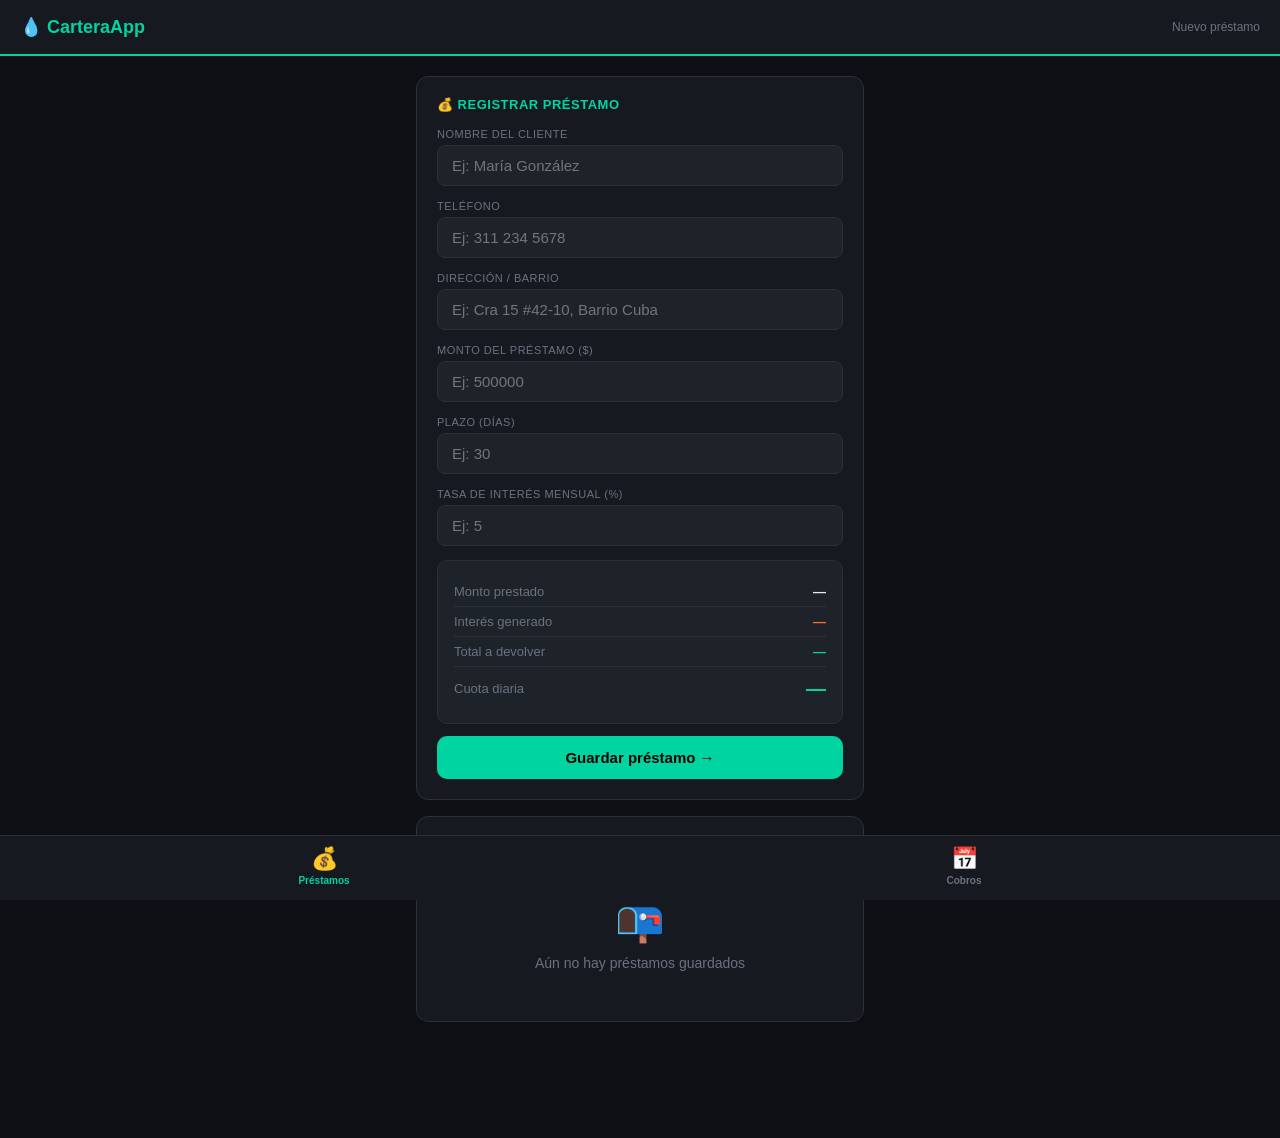
==== index.html @ 5e3b4dd6 "Add files via upload" ====
<!DOCTYPE html>
<html lang="es">
<head>
  <meta charset="UTF-8">
  <meta name="viewport" content="width=device-width, initial-scale=1.0">
  <title>CarteraApp – Nuevo Préstamo</title>

  <!-- Conectamos el archivo CSS externo -->
  <link rel="stylesheet" href="style.css">
  <link rel="manifest" href="manifest.json">
<meta name="theme-color" content="#00d4a0">
</head>

<body>

  <!-- ENCABEZADO -->
  <div class="header">
    <h1>💧 CarteraApp</h1>
    <span class="header-sub">Nuevo préstamo</span>
  </div>

  <div class="container">

    <!-- FORMULARIO -->
    <div class="card">
      <h2>💰 Registrar préstamo</h2>

      <div class="campo">
        <label>Nombre del cliente</label>
        <input type="text" id="nombreCliente" placeholder="Ej: María González">
      </div>

      <div class="campo">
        <label>Teléfono</label>
        <input type="tel" id="telefono" placeholder="Ej: 311 234 5678">
      </div>

      <div class="campo">
        <label>Dirección / Barrio</label>
        <input type="text" id="direccion" placeholder="Ej: Cra 15 #42-10, Barrio Cuba">
      </div>

      <div class="campo">
        <label>Monto del préstamo ($)</label>
        <input type="number" id="monto" placeholder="Ej: 500000" oninput="calcular()">
      </div>

      <div class="campo">
        <label>Plazo (días)</label>
        <input type="number" id="plazo" placeholder="Ej: 30" oninput="calcular()">
      </div>

      <div class="campo">
        <label>Tasa de interés mensual (%)</label>
        <input type="number" id="tasa" placeholder="Ej: 5" oninput="calcular()">
      </div>

      <!-- CALCULADORA -->
      <div class="resultado-box">
        <div class="resultado-fila">
          <span class="etiqueta">Monto prestado</span>
          <span class="valor" id="r-monto">—</span>
        </div>
        <div class="resultado-fila">
          <span class="etiqueta">Interés generado</span>
          <span class="valor naranja" id="r-interes">—</span>
        </div>
        <div class="resultado-fila">
          <span class="etiqueta">Total a devolver</span>
          <span class="valor verde" id="r-total">—</span>
        </div>
        <div class="resultado-fila">
          <span class="etiqueta">Cuota diaria</span>
          <span class="valor grande" id="r-cuota">—</span>
        </div>
      </div>

      <button class="btn btn-verde" onclick="guardarPrestamo()">
        Guardar préstamo →
      </button>

      <div class="mensaje mensaje-exito" id="mensajeExito">
        ✅ ¡Préstamo guardado correctamente!
      </div>
    </div>

    <!-- LISTA DE PRÉSTAMOS -->
    <div class="card">
      <h2>📋 Préstamos registrados</h2>
      <div id="listaPrestamos">
        <div class="vacio">
          <div class="vacio-icono">📭</div>
          Aún no hay préstamos guardados
        </div>
      </div>
    </div>

  </div>

  <!-- MENÚ INFERIOR DE NAVEGACIÓN -->
  <nav class="menu-inferior">
    <a href="index.html" class="menu-item activo">
      <span class="icono">💰</span>
      Préstamos
    </a>
    <a href="cobros.html" class="menu-item">
      <span class="icono">📅</span>
      Cobros
    </a>
  </nav>

  <script>
    function calcular() {
      var monto = parseFloat(document.getElementById('monto').value) || 0;
      var plazo = parseFloat(document.getElementById('plazo').value) || 0;
      var tasa  = parseFloat(document.getElementById('tasa').value)  || 0;

      var interes = monto * (tasa / 100);
      var total   = monto + interes;
      var cuota   = plazo > 0 ? total / plazo : 0;

      document.getElementById('r-monto').textContent   = formatoPeso(monto);
      document.getElementById('r-interes').textContent = formatoPeso(interes);
      document.getElementById('r-total').textContent   = formatoPeso(total);
      document.getElementById('r-cuota').textContent   = formatoPeso(cuota);
    }

    function formatoPeso(numero) {
      if (numero === 0) return '—';
      return '$' + Math.round(numero).toLocaleString('es-CO');
    }

    function guardarPrestamo() {
      var nombre    = document.getElementById('nombreCliente').value.trim();
      var tel       = document.getElementById('telefono').value.trim();
      var direccion = document.getElementById('direccion').value.trim();
      var monto     = parseFloat(document.getElementById('monto').value) || 0;
      var plazo     = parseFloat(document.getElementById('plazo').value) || 0;
      var tasa      = parseFloat(document.getElementById('tasa').value)  || 0;

      if (nombre === '') { alert('Escribe el nombre del cliente.'); return; }
      if (monto <= 0 || plazo <= 0 || tasa <= 0) { alert('Completa monto, plazo y tasa.'); return; }

      var interes = monto * (tasa / 100);
      var total   = monto + interes;
      var cuota   = total / plazo;

      // Cada préstamo tiene un ID único basado en la fecha exacta
      var nuevoPrestamo = {
        id:        Date.now(),
        nombre:    nombre,
        telefono:  tel,
        direccion: direccion,
        monto:     monto,
        plazo:     plazo,
        tasa:      tasa,
        total:     total,
        cuota:     cuota,
        pagos:     0,        // cuántas cuotas ha pagado
        fecha:     new Date().toLocaleDateString('es-CO')
      };

      var listado = obtenerPrestamos();
      listado.push(nuevoPrestamo);
      localStorage.setItem('prestamos', JSON.stringify(listado));

      // Mostrar éxito y limpiar
      var msg = document.getElementById('mensajeExito');
      msg.style.display = 'block';
      setTimeout(function() { msg.style.display = 'none'; }, 3000);

      document.getElementById('nombreCliente').value = '';
      document.getElementById('telefono').value = '';
      document.getElementById('direccion').value = '';
      document.getElementById('monto').value = '';
      document.getElementById('plazo').value = '';
      document.getElementById('tasa').value = '';
      document.getElementById('r-monto').textContent   = '—';
      document.getElementById('r-interes').textContent = '—';
      document.getElementById('r-total').textContent   = '—';
      document.getElementById('r-cuota').textContent   = '—';

      mostrarPrestamos();
    }

    // Función reutilizable para leer préstamos guardados
    function obtenerPrestamos() {
      var guardados = localStorage.getItem('prestamos');
      return guardados ? JSON.parse(guardados) : [];
    }

    function mostrarPrestamos() {
      var listado    = obtenerPrestamos();
      var contenedor = document.getElementById('listaPrestamos');

      if (listado.length === 0) {
        contenedor.innerHTML = '<div class="vacio"><div class="vacio-icono">📭</div>Aún no hay préstamos guardados</div>';
        return;
      }

      var html = '';
      for (var i = 0; i < listado.length; i++) {
        var p = listado[i];
        var pagosRestantes = p.plazo - p.pagos;
        html += '<div class="lista-item">';
        html +=   '<div>';
        html +=     '<div class="lista-item-nombre">' + p.nombre + '</div>';
        html +=     '<div class="lista-item-detalle">📍 ' + p.direccion + '</div>';
        html +=     '<div class="lista-item-detalle">' + formatoPeso(p.monto) + ' · ' + p.tasa + '% · ' + p.plazo + ' días</div>';
        html +=     '<div class="lista-item-detalle">📅 ' + p.fecha + ' · Faltan ' + pagosRestantes + ' cuotas</div>';
        html +=   '</div>';
        html +=   '<div class="lista-item-derecha">';
        html +=     '<div class="lista-item-monto">' + formatoPeso(p.cuota) + '<small>cuota diaria</small></div>';
        html +=   '</div>';
        html += '</div>';
      }
      contenedor.innerHTML = html;
    }

    mostrarPrestamos();
  </script>
<script>
  if ('serviceWorker' in navigator) {
    navigator.serviceWorker.register('/sw.js');
  }
</script>
</body>
</html>
---- style.css ----
/* =============================================
   CARTERA APP - Estilos globales
   Este archivo lo usan TODAS las páginas
============================================= */

* {
  box-sizing: border-box;
  margin: 0;
  padding: 0;
}

body {
  font-family: Arial, sans-serif;
  background: #0d0f14;
  color: #e8eaf0;
  min-height: 100vh;
  padding-bottom: 80px; /* espacio para el menú inferior */
}

/* =============================================
   ENCABEZADO SUPERIOR
============================================= */
.header {
  background: #161920;
  border-bottom: 2px solid #00d4a0;
  padding: 16px 20px;
  display: flex;
  align-items: center;
  justify-content: space-between;
  position: sticky;
  top: 0;
  z-index: 10;
}

.header h1 {
  font-size: 18px;
  color: #00d4a0;
  display: flex;
  align-items: center;
  gap: 8px;
}

.header-sub {
  font-size: 12px;
  color: #6b7280;
}

/* =============================================
   CONTENEDOR PRINCIPAL
============================================= */
.container {
  max-width: 480px;
  margin: 0 auto;
  padding: 20px 16px;
}

/* =============================================
   TARJETAS
============================================= */
.card {
  background: #161920;
  border: 1px solid #2a2f3a;
  border-radius: 12px;
  padding: 20px;
  margin-bottom: 16px;
}

.card h2 {
  font-size: 13px;
  color: #00d4a0;
  margin-bottom: 16px;
  text-transform: uppercase;
  letter-spacing: 0.5px;
}

/* =============================================
   CAMPOS DE FORMULARIO
============================================= */
.campo {
  margin-bottom: 14px;
}

.campo label {
  display: block;
  font-size: 11px;
  color: #6b7280;
  text-transform: uppercase;
  letter-spacing: 0.5px;
  margin-bottom: 5px;
}

.campo input,
.campo select {
  width: 100%;
  background: #1e2229;
  border: 1px solid #2a2f3a;
  border-radius: 8px;
  padding: 11px 14px;
  color: #e8eaf0;
  font-size: 15px;
  outline: none;
  transition: border-color 0.2s;
}

.campo input:focus,
.campo select:focus {
  border-color: #00d4a0;
}

/* =============================================
   BOTONES
============================================= */
.btn {
  width: 100%;
  border: none;
  border-radius: 10px;
  padding: 13px;
  font-size: 15px;
  font-weight: 700;
  cursor: pointer;
  transition: background 0.2s;
  font-family: Arial, sans-serif;
}

.btn-verde {
  background: #00d4a0;
  color: #000;
}

.btn-verde:hover {
  background: #00f0b8;
}

.btn-gris {
  background: #1e2229;
  color: #e8eaf0;
  border: 1px solid #2a2f3a;
}

/* =============================================
   CAJA DE RESULTADO / CALCULADORA
============================================= */
.resultado-box {
  background: #1e2229;
  border: 1px solid #2a2f3a;
  border-radius: 10px;
  padding: 16px;
  margin: 12px 0;
}

.resultado-fila {
  display: flex;
  justify-content: space-between;
  align-items: center;
  padding: 7px 0;
  border-bottom: 1px solid #2a2f3a;
  font-size: 13px;
}

.resultado-fila:last-child {
  border-bottom: none;
  padding-top: 10px;
}

.resultado-fila .etiqueta { color: #6b7280; }
.resultado-fila .valor { font-weight: 700; }

.valor.verde   { color: #00d4a0; }
.valor.naranja { color: #ff6b35; }
.valor.rojo    { color: #ff4560; }
.valor.amarillo{ color: #f5c842; }
.valor.grande  { font-size: 20px; color: #00d4a0; }

/* =============================================
   PILLS / ETIQUETAS DE ESTADO
============================================= */
.pill {
  display: inline-block;
  padding: 3px 10px;
  border-radius: 20px;
  font-size: 11px;
  font-weight: 700;
}

.pill-verde   { background: rgba(0,212,160,.15); color: #00d4a0; }
.pill-rojo    { background: rgba(255,69,96,.15);  color: #ff4560; }
.pill-amarillo{ background: rgba(245,200,66,.15); color: #f5c842; }

/* =============================================
   MENSAJE DE ÉXITO / ERROR
============================================= */
.mensaje {
  border-radius: 10px;
  padding: 14px;
  text-align: center;
  font-weight: 600;
  margin-top: 12px;
  display: none;
}

.mensaje-exito {
  background: rgba(0,212,160,.1);
  border: 1px solid #00d4a0;
  color: #00d4a0;
}

.mensaje-error {
  background: rgba(255,69,96,.1);
  border: 1px solid #ff4560;
  color: #ff4560;
}

/* =============================================
   MENÚ INFERIOR (navegación entre páginas)
============================================= */
.menu-inferior {
  position: fixed;
  bottom: 0;
  left: 0;
  right: 0;
  background: #161920;
  border-top: 1px solid #2a2f3a;
  display: flex;
  justify-content: space-around;
  padding: 10px 0 14px;
  z-index: 10;
}

.menu-item {
  display: flex;
  flex-direction: column;
  align-items: center;
  gap: 3px;
  text-decoration: none;
  color: #6b7280;
  font-size: 10px;
  font-weight: 600;
  transition: color 0.2s;
}

.menu-item span.icono {
  font-size: 22px;
}

.menu-item.activo {
  color: #00d4a0;
}

/* =============================================
   ITEMS DE LISTA (préstamos, cobros, etc)
============================================= */
.lista-item {
  background: #1e2229;
  border: 1px solid #2a2f3a;
  border-radius: 10px;
  padding: 14px 16px;
  margin-bottom: 10px;
  display: flex;
  justify-content: space-between;
  align-items: center;
}

.lista-item-nombre {
  font-weight: 700;
  font-size: 15px;
  margin-bottom: 3px;
}

.lista-item-detalle {
  font-size: 12px;
  color: #6b7280;
  margin-bottom: 2px;
}

.lista-item-derecha {
  text-align: right;
  flex-shrink: 0;
  margin-left: 12px;
}

.lista-item-monto {
  font-size: 18px;
  font-weight: 700;
  color: #00d4a0;
}

.lista-item-monto small {
  display: block;
  font-size: 10px;
  color: #6b7280;
  font-weight: 400;
}

/* =============================================
   VACÍO (cuando no hay datos)
============================================= */
.vacio {
  text-align: center;
  color: #6b7280;
  padding: 30px 20px;
  font-size: 14px;
}

.vacio .vacio-icono {
  font-size: 40px;
  margin-bottom: 10px;
}

/* =============================================
   KPI (tarjetas de resumen numérico)
============================================= */
.kpi-grid {
  display: grid;
  grid-template-columns: 1fr 1fr;
  gap: 10px;
  margin-bottom: 16px;
}

.kpi {
  background: #161920;
  border: 1px solid #2a2f3a;
  border-radius: 10px;
  padding: 14px;
}

.kpi-label {
  font-size: 10px;
  color: #6b7280;
  text-transform: uppercase;
  letter-spacing: 0.5px;
  margin-bottom: 6px;
}

.kpi-valor {
  font-size: 20px;
  font-weight: 700;
}

.kpi-valor.verde   { color: #00d4a0; }
.kpi-valor.rojo    { color: #ff4560; }
.kpi-valor.amarillo{ color: #f5c842; }
.kpi-valor.naranja { color: #ff6b35; }
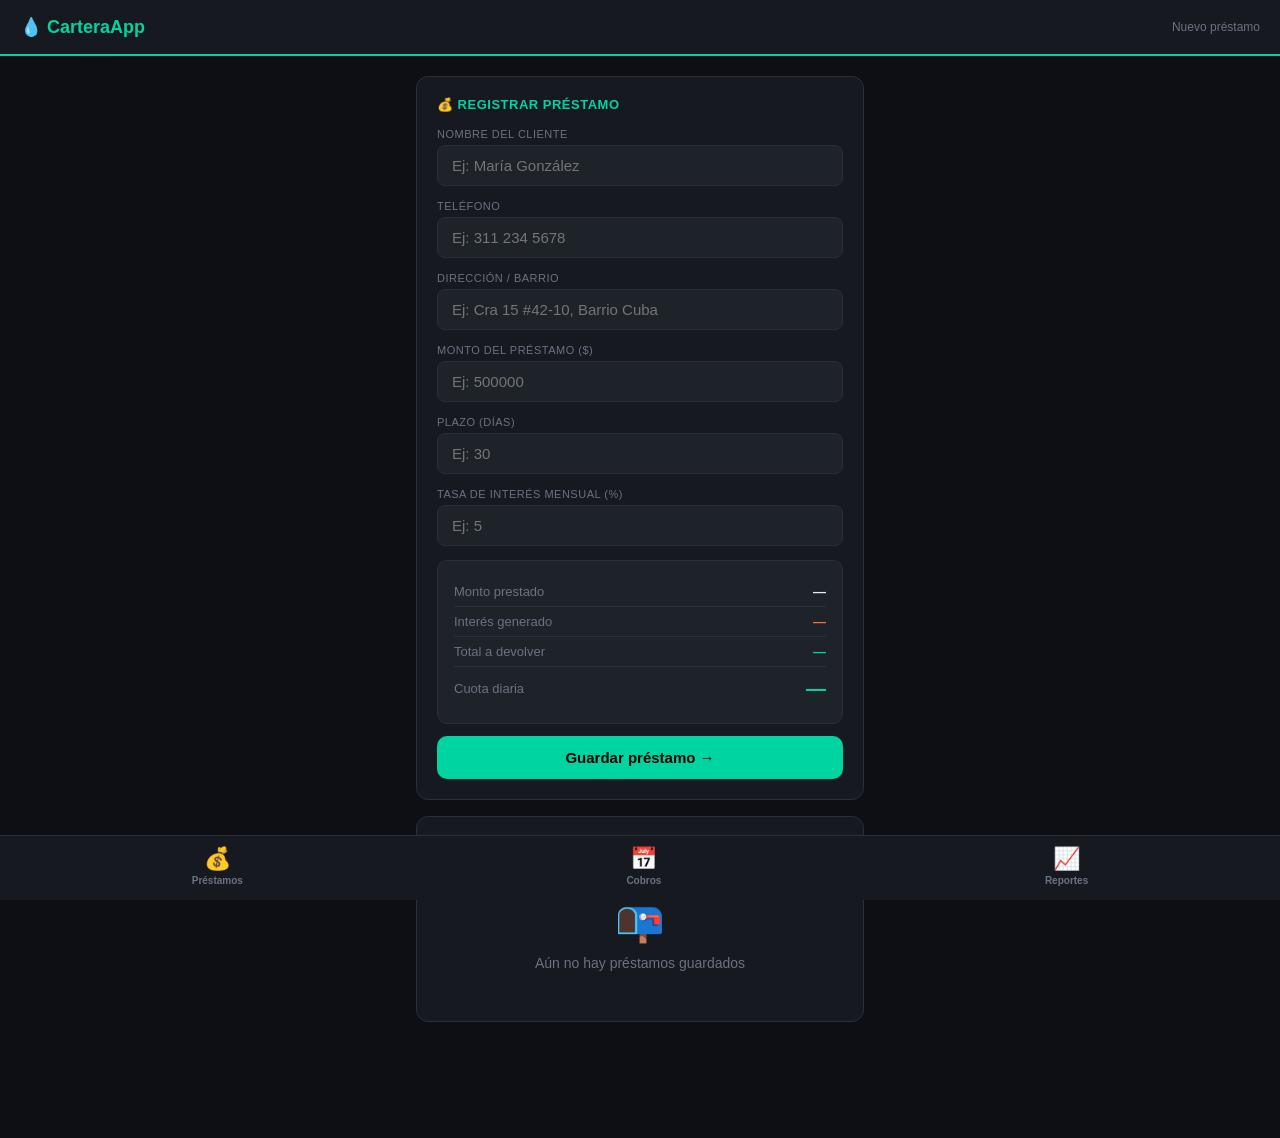
==== commit 8ce22852: "Add files via upload" ====
--- a/index.html
+++ b/index.html
@@ -99,15 +99,19 @@
 
   <!-- MENÚ INFERIOR DE NAVEGACIÓN -->
   <nav class="menu-inferior">
-    <a href="index.html" class="menu-item activo">
-      <span class="icono">💰</span>
-      Préstamos
-    </a>
-    <a href="cobros.html" class="menu-item">
-      <span class="icono">📅</span>
-      Cobros
-    </a>
-  </nav>
+  <a href="index.html" class="menu-item">
+    <span class="icono">💰</span>
+    Préstamos
+  </a>
+  <a href="cobros.html" class="menu-item">
+    <span class="icono">📅</span>
+    Cobros
+  </a>
+  <a href="reportes.html" class="menu-item">
+    <span class="icono">📈</span>
+    Reportes
+  </a>
+</nav>
 
   <script>
     function calcular() {
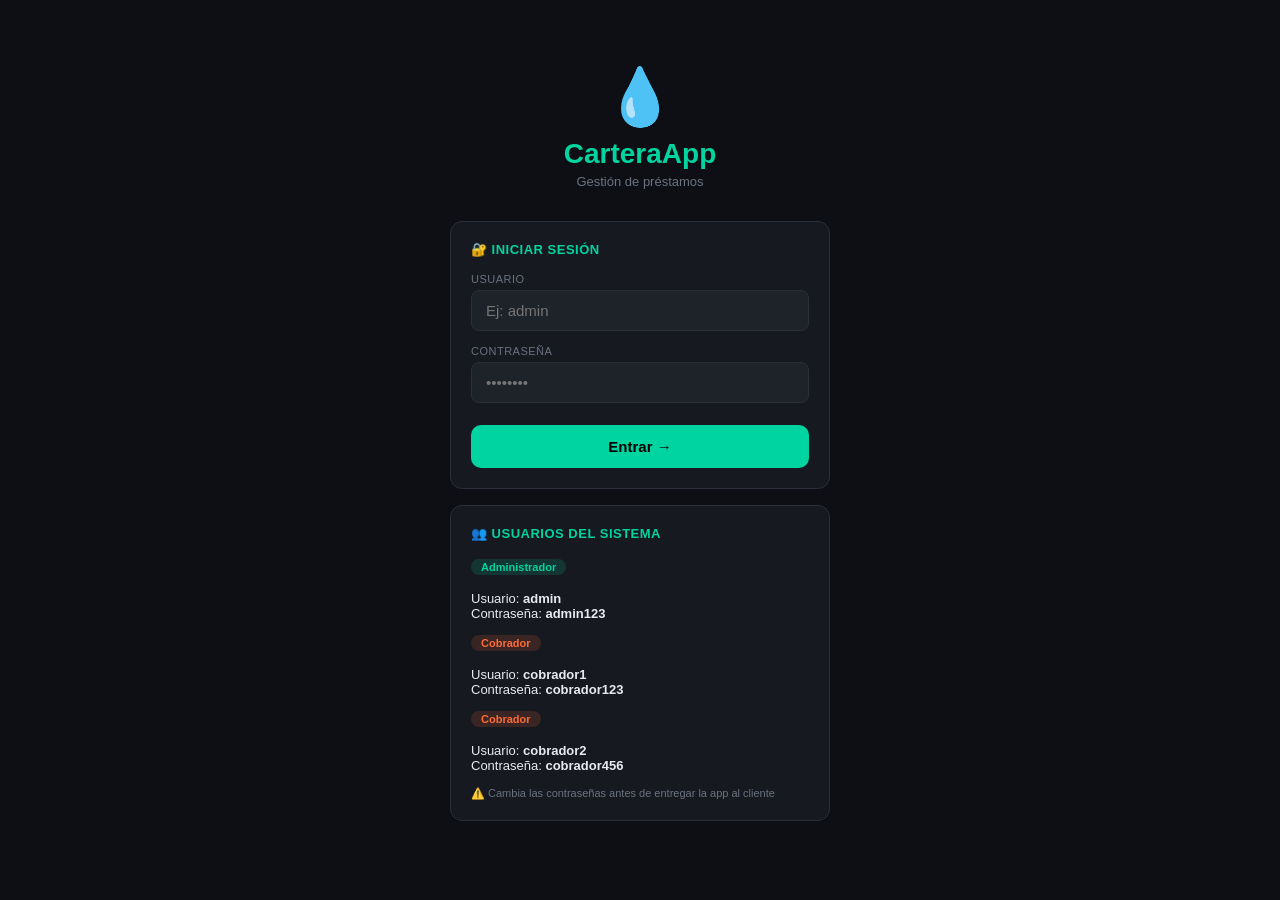
==== commit ad9470c0: "Add files via upload" ====
--- a/index.html
+++ b/index.html
@@ -111,9 +111,15 @@
     <span class="icono">📈</span>
     Reportes
   </a>
+  <a href="cobradores.html" class="menu-item">
+    <span class="icono">👷</span>
+    Equipo
+  </a>
 </nav>
 
   <script>
+    var sesion = JSON.parse(localStorage.getItem('sesion') || 'null');
+if (!sesion) window.location.href = 'login.html';
     function calcular() {
       var monto = parseFloat(document.getElementById('monto').value) || 0;
       var plazo = parseFloat(document.getElementById('plazo').value) || 0;
